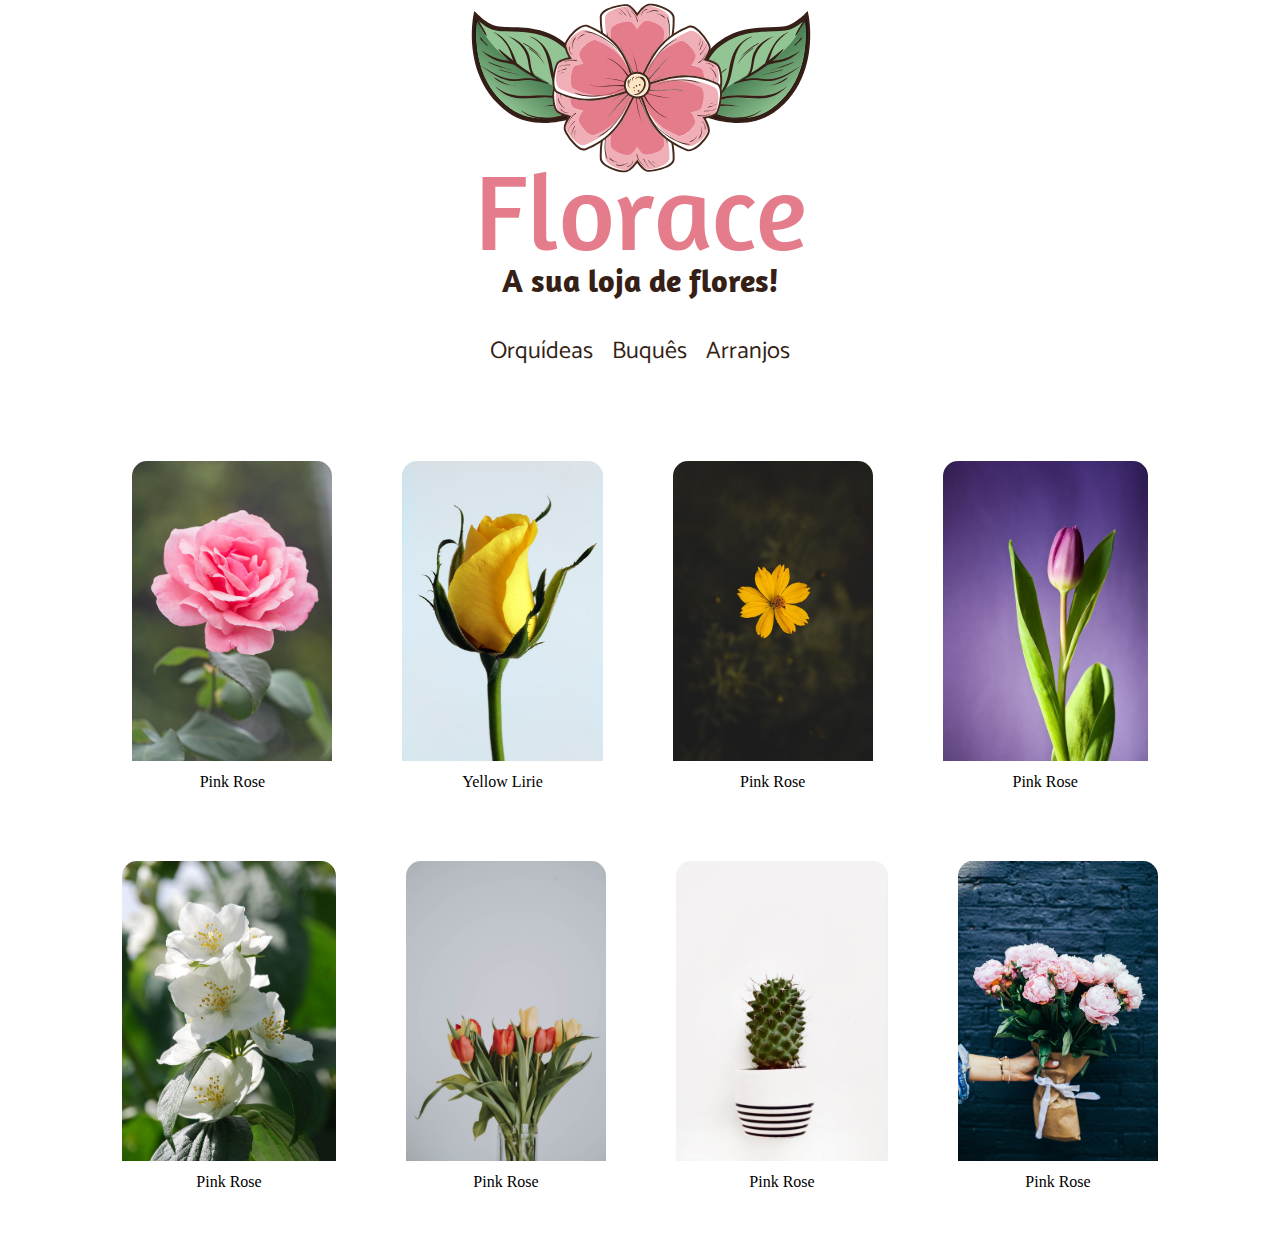
==== index.html @ 24a82b3c "home screen done" ====
<!DOCTYPE html>
<html lang="en">

<head>
    <meta charset="UTF-8">
    <meta name="viewport" content="width=device-width, initial-scale=1.0">
    <meta http-equiv="X-UA-Compatible" content="ie=edge">
    <title>Florace</title>
    <link rel="stylesheet" href="style.css">
</head>

<body>
    <header class="hero-header">
        <img src="img/Florace.png" alt="">
        <h1>A sua loja de flores!</h1>
    </header>
    <nav id="navBar">
        <ul class="nav-links">
            <li class="nav-item"><a href="">Orquídeas</a></li>
            <li class="nav-item"><a href="">Buquês</a></li>
            <li class="nav-item"><a href="">Arranjos</a></li>
        </ul>
    </nav>
    <main class="catalogoGeral">
        <div class="row">
            <div class="flor">
                <img src="img/flores/rosa.jpg">
                <p>Pink Rose</p>
            </div>
            <div class="flor">
                <img src="img/flores/amarela.jpg">
                <p>Yellow Lirie</p>
            </div>
            <div class="flor">
                <img src="img/flores/margarida.jpg">
                <p>Pink Rose</p>
            </div>
            <div class="flor">
                <img src="img/flores/orquidea.jpg">
                <p>Pink Rose</p>
            </div>
        </div>
        <div class="row">
                <div class="flor">
                    <img src="img/flores/branca.jpeg">
                    <p>Pink Rose</p>
                </div>
                <div class="flor">
                    <img src="img/flores/arranjo.jpeg">
                    <p>Pink Rose</p>
                </div>
                <div class="flor">
                    <img src="img/flores/jarro.jpg">
                    <p>Pink Rose</p>
                </div>
                <div class="flor">
                    <img src="img/flores/buquet.jpg">
                    <p>Pink Rose</p>
                </div>
            </div>
    </main>
</body>

</html>
---- style.css ----
@import url('https://fonts.googleapis.com/css?family=Amaranth|Catamaran&display=swap');
*{
    margin: 0;
    padding: 0;
    box-sizing: border-box;
}

.hero-header{
    display: grid;
    justify-items: center;
}

.hero-header h1{
    color: #351F16;
    font-family: 'Amaranth', sans-serif;
}

#navBar{
    margin-top: 2em;
    display: flex;
    align-items: center;
    justify-items: center;
    width: 100%;
}

.nav-links{
    margin: 0 auto;
    display: flex;
    list-style: none;
    justify-content: space-around;
    align-items: center;
    width: 25%;
}

.nav-item a{
    text-decoration: none;
    color: #351F16;
    font-family: 'Catamaran', sans-serif;
    font-size: 24px;
    border-bottom: 2px solid transparent;
    transition: all .3s ease;
}

.nav-item a:hover{
    border-bottom: 2px solid #351F16;
}

.catalogoGeral{
    margin-top: 5em;
    display: flex;
    align-items: center;
    justify-content: center;
    flex-direction: column;
}

.row{
    display: flex;
    flex-direction: row;
    margin-bottom: 50px;
}

.flor{
    height: 330px;
    display: grid;
    align-content: space-between;
    justify-items: center;
    margin: 10px 35px;
}

.flor img{
    height: 300px;
    margin: 0 auto;
    border-top-right-radius: 15px;
    border-top-left-radius: 15px;
}
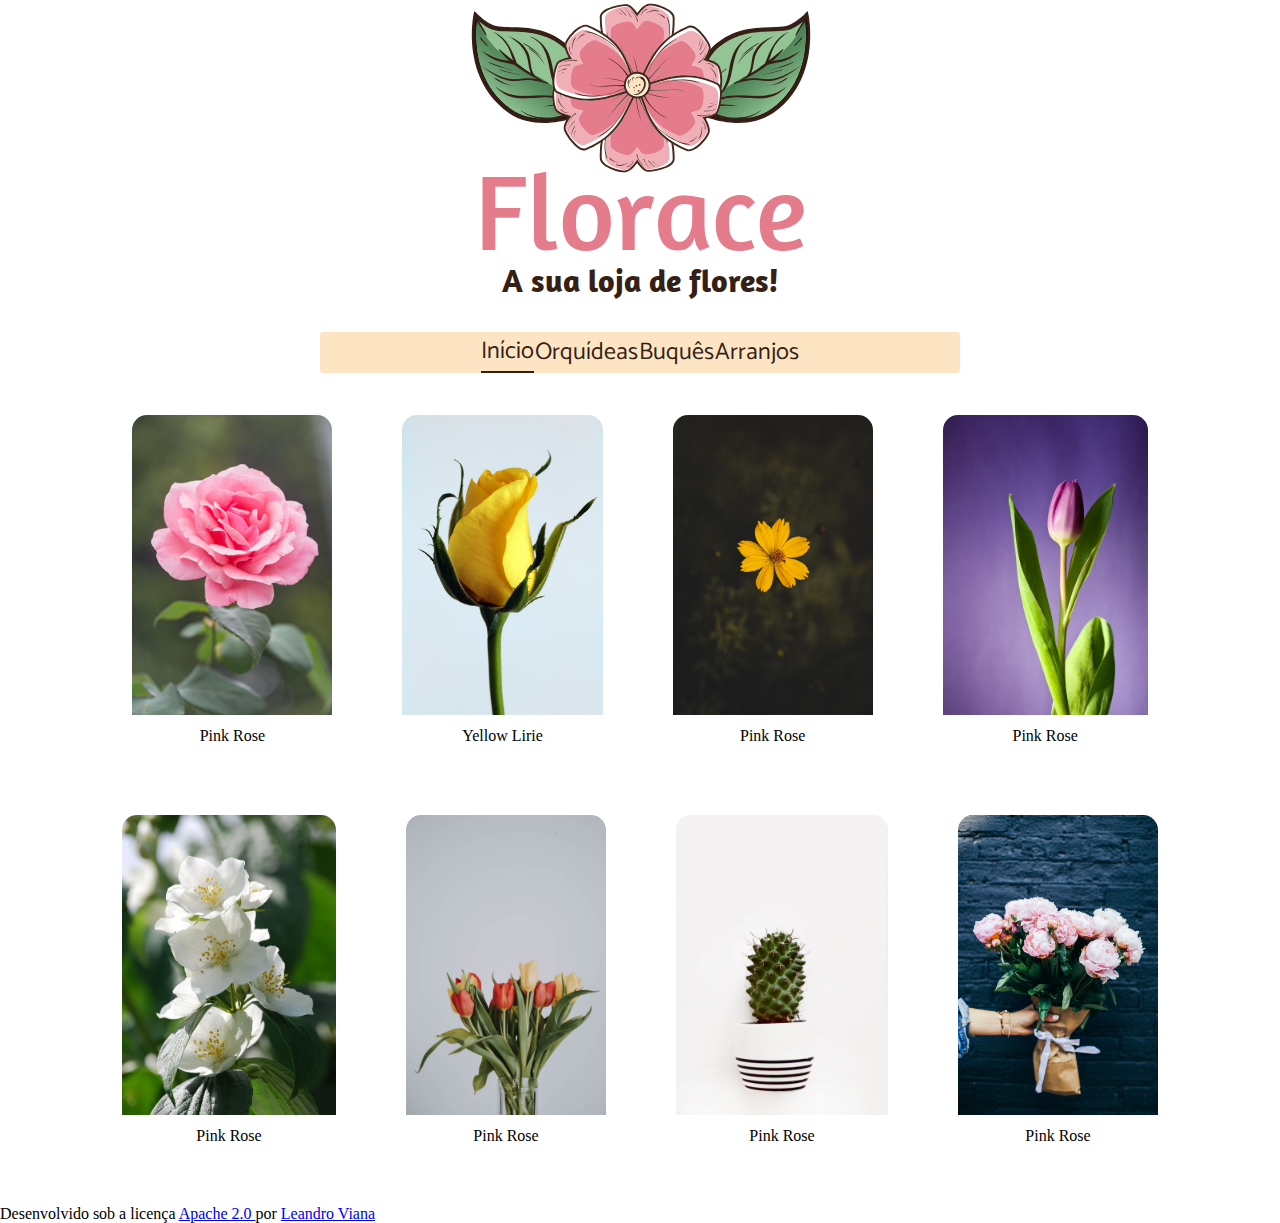
==== commit 24373038: "init footer" ====
--- a/index.html
+++ b/index.html
@@ -16,9 +16,10 @@
     </header>
     <nav id="navBar">
         <ul class="nav-links">
-            <li class="nav-item"><a href="">Orquídeas</a></li>
-            <li class="nav-item"><a href="">Buquês</a></li>
-            <li class="nav-item"><a href="">Arranjos</a></li>
+            <li class="nav-item active"><a href="#">Início</a></li>
+            <li class="nav-item"><a href="orquideas.html">Orquídeas</a></li>
+            <li class="nav-item"><a href="buquets.html">Buquês</a></li>
+            <li class="nav-item"><a href="arranjos.html">Arranjos</a></li>
         </ul>
     </nav>
     <main class="catalogoGeral">
@@ -59,6 +60,9 @@
                 </div>
             </div>
     </main>
+    <footer class="rodape">
+        Desenvolvido sob a licença <a target="_blank" href="https://www.apache.org/licenses/LICENSE-2.0"> Apache 2.0 </a> por  <a target="_blank" href="https://leandrocodes.com.br">Leandro Viana</a>
+    </footer>
 </body>
 
 </html>--- a/style.css
+++ b/style.css
@@ -4,6 +4,11 @@
     padding: 0;
     box-sizing: border-box;
 }
+
+body{
+    
+}
+
 
 .hero-header{
     display: grid;
@@ -16,11 +21,13 @@
 }
 
 #navBar{
-    margin-top: 2em;
+    margin: 2em auto;
     display: flex;
     align-items: center;
     justify-items: center;
-    width: 100%;
+    width: 50%;
+    background-color: #FDE5C4;
+    border-radius: .2em;
 }
 
 .nav-links{
@@ -29,7 +36,7 @@
     list-style: none;
     justify-content: space-around;
     align-items: center;
-    width: 25%;
+    width: 50%;
 }
 
 .nav-item a{
@@ -45,8 +52,12 @@
     border-bottom: 2px solid #351F16;
 }
 
+.nav-item.active{
+    border-bottom: 2px solid #351F16;
+}
+
 .catalogoGeral{
-    margin-top: 5em;
+    margin-top: 2em;
     display: flex;
     align-items: center;
     justify-content: center;
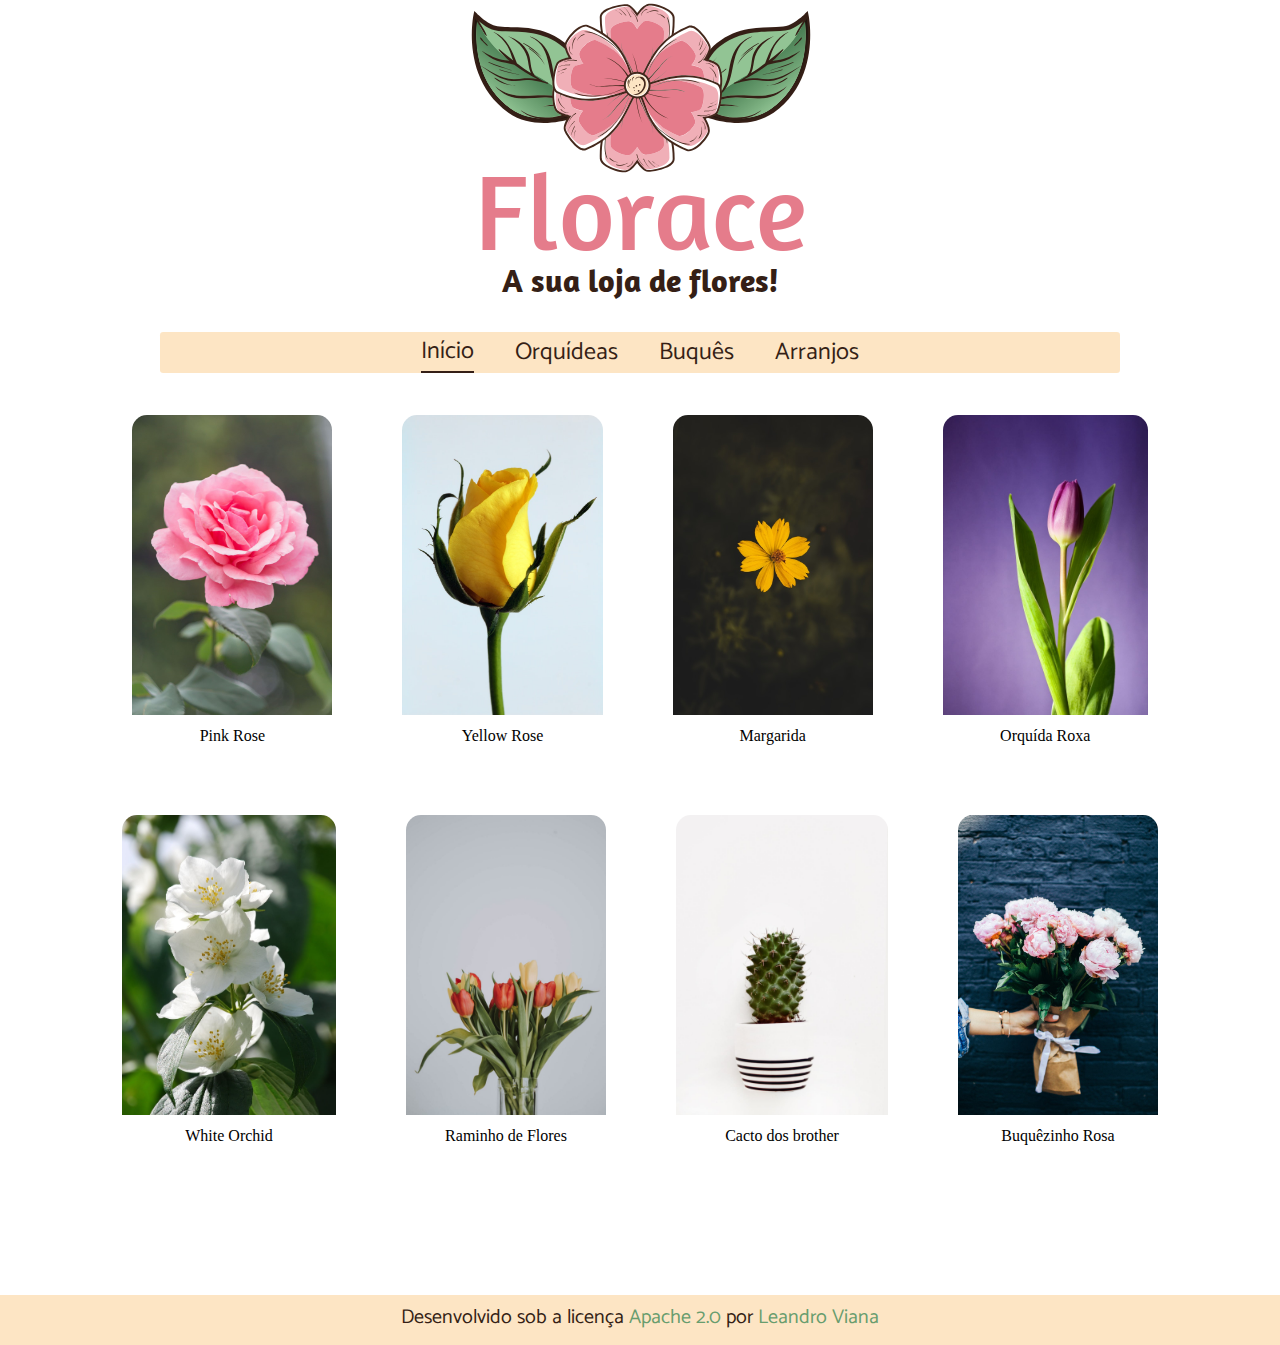
==== commit bfc7ee55: "index rebrand" ====
--- a/index.html
+++ b/index.html
@@ -30,33 +30,33 @@
             </div>
             <div class="flor">
                 <img src="img/flores/amarela.jpg">
-                <p>Yellow Lirie</p>
+                <p>Yellow Rose</p>
             </div>
             <div class="flor">
                 <img src="img/flores/margarida.jpg">
-                <p>Pink Rose</p>
+                <p>Margarida</p>
             </div>
             <div class="flor">
                 <img src="img/flores/orquidea.jpg">
-                <p>Pink Rose</p>
+                <p>Orquída Roxa</p>
             </div>
         </div>
         <div class="row">
                 <div class="flor">
                     <img src="img/flores/branca.jpeg">
-                    <p>Pink Rose</p>
+                    <p>White Orchid</p>
                 </div>
                 <div class="flor">
                     <img src="img/flores/arranjo.jpeg">
-                    <p>Pink Rose</p>
+                    <p>Raminho de Flores</p>
                 </div>
                 <div class="flor">
                     <img src="img/flores/jarro.jpg">
-                    <p>Pink Rose</p>
+                    <p>Cacto dos brother</p>
                 </div>
                 <div class="flor">
                     <img src="img/flores/buquet.jpg">
-                    <p>Pink Rose</p>
+                    <p>Buquêzinho Rosa</p>
                 </div>
             </div>
     </main>
--- a/style.css
+++ b/style.css
@@ -6,7 +6,7 @@
 }
 
 body{
-    
+ position: relative;   
 }
 
 
@@ -25,7 +25,7 @@
     display: flex;
     align-items: center;
     justify-items: center;
-    width: 50%;
+    width: 75%;
     background-color: #FDE5C4;
     border-radius: .2em;
 }
@@ -83,4 +83,20 @@
     margin: 0 auto;
     border-top-right-radius: 15px;
     border-top-left-radius: 15px;
+}
+
+footer{
+    background-color: #FDE5C4;
+    height: 50px;
+    text-align: center;
+    font-size: 20px;
+    line-height: 45px;
+    color: #351F16;
+    font-family: 'Catamaran', sans-serif;
+    margin-top: 10vh;
+}
+
+footer a{
+    text-decoration: none;
+    color: #689D6E;
 }